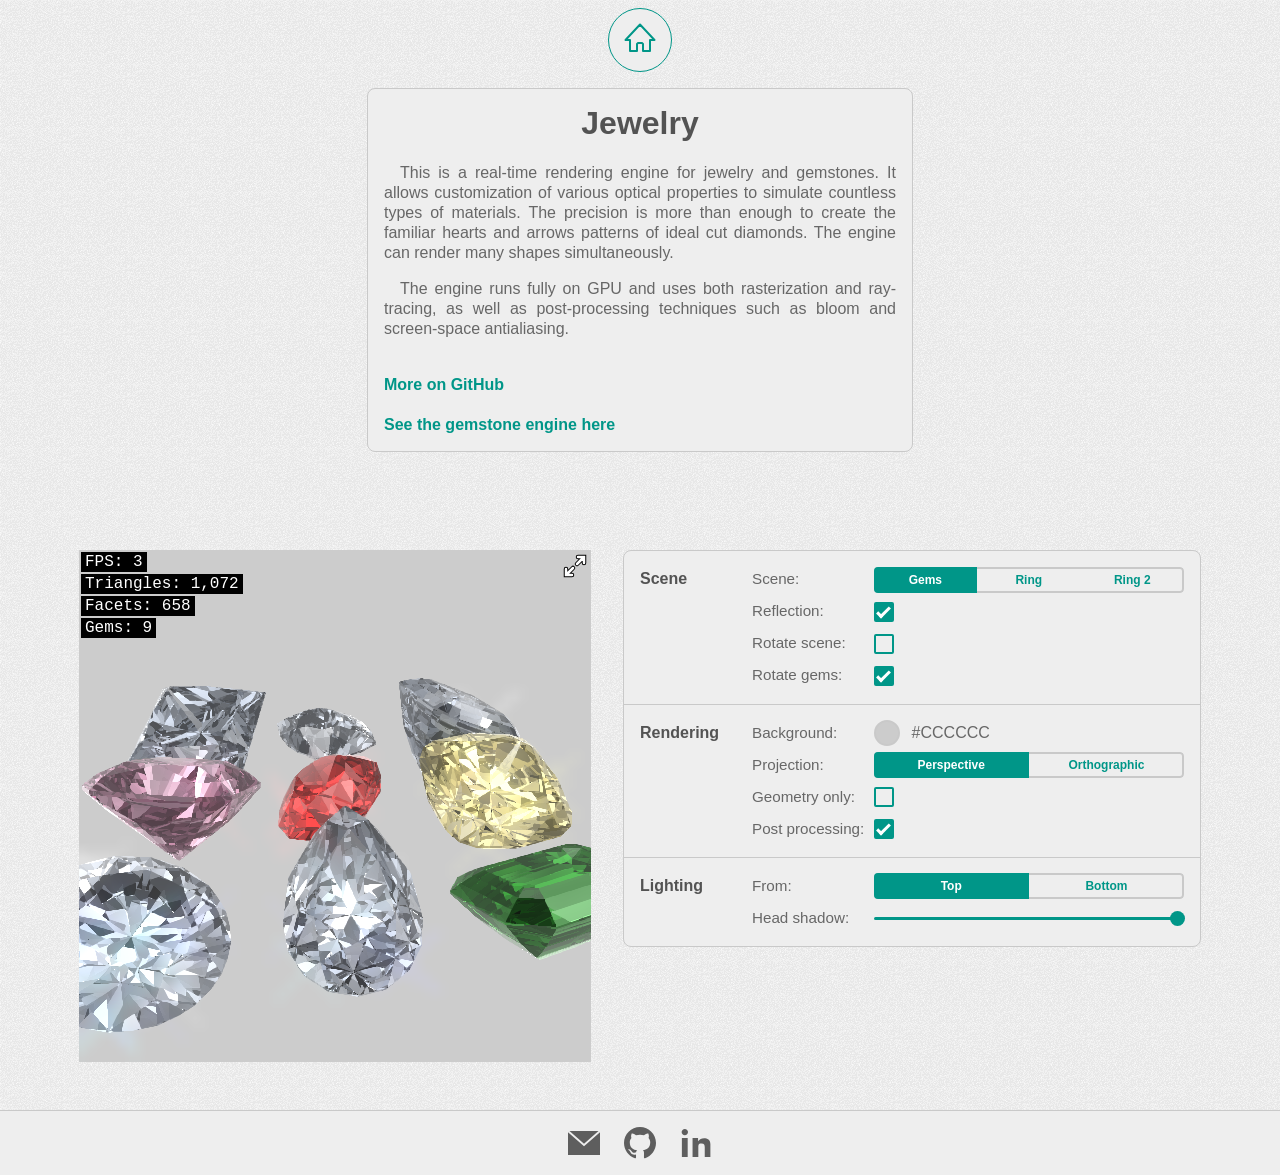
==== docs/jewelery/index.html @ df73e200 "Add "jewelry" mode !" ====
<!DOCTYPE html>
<html lang="en">

  <head>
    <meta charset="utf-8">
    <meta name="description" content="Ray-tracing engine for real-time jewelry rendering in WebGL" />
    <title>Jewelry</title>

    <meta name="viewport" content="width=device-width, initial-scale=1.0">

    <link rel="icon" type="image/png" href="favicon-16x16.png" sizes="16x16">
    <link rel="icon" type="image/png" href="favicon-32x32.png" sizes="32x32">
    <link rel="icon" type="image/png" href="favicon-96x96.png" sizes="96x96">
    <link rel="stylesheet" type="text/css" href="css/page.css?v=2023-02-04T09%3A42%3A34.756Z">
  </head>

  <body>
    <header>
      <a class="logo logo-animate-fill" href="https://piellardj.github.io" id="back-to-home-button" title="Home" aria-label="Home">
        <svg class="logo-icon" xmlns="http://www.w3.org/2000/svg" width="64" height="64" viewBox="0 0 64 64">
          <g stroke-width="2">
            <path fill="none" stroke-linejoin="round" d="M17.5,32h4.5v11h7v-7l1,-1h4l1,1v7h7v-11h4.5L32,16.5z" />
        </svg>
      </a>
    </header>
    <main>
      <div class="intro">
        <h1>Jewelry</h1>

        <div class="description">
          <p>This is a real-time rendering engine for jewelry and gemstones. It allows customization of various optical properties to simulate countless types of materials. The precision is more than enough to create the familiar hearts and arrows patterns of ideal cut diamonds. The engine can render many shapes simultaneously.</p>
          <p>The engine runs fully on GPU and uses both rasterization and ray-tracing, as well as post-processing techniques such as bloom and screen-space antialiasing.</p>

          <br>

          <a href="https://github.com/piellardj/diamond-webgl">More on GitHub</a> <br />
          <br />
          <a href="..">See the gemstone engine here</a>
        </div>
      </div>
      <div id="error-messages">
        <noscript>
          You need to enable Javascript to run this experiment.
        </noscript>
      </div>

      <input type="checkbox" id="fullscreen-checkbox-id" class="hidden">
      <div class="demo">
        <input type="checkbox" id="side-pane-checkbox-id" class="hidden">
        <div id="canvas-container">
          <canvas id="canvas"></canvas>
          <div class="loader">
            <span></span>
            <div class="loader-animation"></div>
          </div>
          <div id="indicators">
            <div id="fps-indicator-indicator-id">
              FPS: <span></span>
            </div>
            <div id="triangles-count-indicator-indicator-id">
              Triangles: <span></span>
            </div>
            <div id="facets-count-indicator-indicator-id">
              Facets: <span></span>
            </div>
            <div id="gems-count-indicator-indicator-id">
              Gems: <span></span>
            </div>
          </div>
          <div id="canvas-buttons-column">
            <label class="canvas-button" id="fullscreen-toggle-id" for="fullscreen-checkbox-id"></label>
            <label class="canvas-button" id="side-pane-toggle-id" for="side-pane-checkbox-id"></label>
          </div>
        </div>
        <div class="controls-block">
          <label class="canvas-button" id="side-pane-close-toggle-id" for="side-pane-checkbox-id">
            <svg xmlns="http://www.w3.org/2000/svg" width="32" height="32" viewBox="0 0 32 32">
              <line x1="22" y1="22" x2="10" y2="10" stroke-linecap="round" stroke-width="2" />
              <line x1="22" y1="10" x2="10" y2="22" stroke-linecap="round" stroke-width="2" />
            </svg>
          </label>
          <section class="controls-section">
            <h2>Scene</h2>

            <div class="controls-list">
              <div class="control" id="control-scene-tabs-id">
                <label>Scene:</label>
                <div class="tabs compact" id="scene-tabs-id-id">
                  <input type="radio" name="scene-tabs-id" value="gems" id="scene-tabs-id-gems-id" checked />
                  <label for="scene-tabs-id-gems-id">Gems</label>
                  <input type="radio" name="scene-tabs-id" value="ring" id="scene-tabs-id-ring-id" />
                  <label for="scene-tabs-id-ring-id">Ring</label>
                  <input type="radio" name="scene-tabs-id" value="engagement-ring" id="scene-tabs-id-engagement-ring-id" />
                  <label for="scene-tabs-id-engagement-ring-id">Ring 2</label>
                </div>
              </div>
              <div class="control" id="control-display-ring-checkbox-id">
                <label>Display ring:</label>
                <div class="checkbox">
                  <input type="checkbox" id="display-ring-checkbox-id" checked>
                  <label for="display-ring-checkbox-id" class="checkmark"></label>
                </div>
              </div>
              <div class="control" id="control-reflection-checkbox-id">
                <label>Reflection:</label>
                <div class="checkbox">
                  <input type="checkbox" id="reflection-checkbox-id" checked>
                  <label for="reflection-checkbox-id" class="checkmark"></label>
                </div>
              </div>
              <div class="control" id="control-auto-rotate-checkbox-id">
                <label>Rotate scene:</label>
                <div class="checkbox">
                  <input type="checkbox" id="auto-rotate-checkbox-id">
                  <label for="auto-rotate-checkbox-id" class="checkmark"></label>
                </div>
              </div>
              <div class="control" id="control-auto-rotate-gems-checkbox-id">
                <label>Rotate gems:</label>
                <div class="checkbox">
                  <input type="checkbox" id="auto-rotate-gems-checkbox-id" checked>
                  <label for="auto-rotate-gems-checkbox-id" class="checkmark"></label>
                </div>
              </div>
            </div>
          </section>
          <hr />
          <section class="controls-section">
            <h2>Rendering</h2>

            <div class="controls-list">
              <div class="control" id="control-background-color-picker-id">
                <label>Background:</label>

                <div class="color-picker-container">
                  <div class="color-picker  compact" id="background-color-picker-id" data-current-color="#CCCCCC">
                    <div class="color-preview">&nbsp;</div>
                    <span class="color-value">#CCCCCC</span>
                  </div>
                </div>
              </div>
              <div class="control" id="control-projection-tabs-id">
                <label>Projection:</label>
                <div class="tabs compact" id="projection-tabs-id-id">
                  <input type="radio" name="projection-tabs-id" value="perspective" id="projection-tabs-id-perspective-id" checked />
                  <label for="projection-tabs-id-perspective-id">Perspective</label>
                  <input type="radio" name="projection-tabs-id" value="orthographic" id="projection-tabs-id-orthographic-id" />
                  <label for="projection-tabs-id-orthographic-id">Orthographic</label>
                </div>
              </div>
              <div class="control" id="control-only-normals-checkbox-id">
                <label>Geometry only:</label>
                <div class="checkbox">
                  <input type="checkbox" id="only-normals-checkbox-id">
                  <label for="only-normals-checkbox-id" class="checkmark"></label>
                </div>
              </div>
              <div class="control" id="control-post-processing-checkbox-id">
                <label>Post processing:</label>
                <div class="checkbox">
                  <input type="checkbox" id="post-processing-checkbox-id" checked>
                  <label for="post-processing-checkbox-id" class="checkmark"></label>
                </div>
              </div>
              <div class="control" id="control-high-dpi-checkbox-id">
                <label>High DPI:</label>
                <div class="checkbox">
                  <input type="checkbox" id="high-dpi-checkbox-id">
                  <label for="high-dpi-checkbox-id" class="checkmark"></label>
                </div>
              </div>
            </div>
          </section>
          <hr />
          <section class="controls-section">
            <h2>Lighting</h2>

            <div class="controls-list">
              <div class="control" id="control-light-direction-tabs-id">
                <label>From:</label>
                <div class="tabs compact" id="light-direction-tabs-id-id">
                  <input type="radio" name="light-direction-tabs-id" value="downward" id="light-direction-tabs-id-downward-id" checked />
                  <label for="light-direction-tabs-id-downward-id">Top</label>
                  <input type="radio" name="light-direction-tabs-id" value="upward" id="light-direction-tabs-id-upward-id" />
                  <label for="light-direction-tabs-id-upward-id">Bottom</label>
                </div>
              </div>
              <div class="control" id="control-display-skybox-checkbox-id">
                <label>Use as skybox:</label>
                <div class="checkbox">
                  <input type="checkbox" id="display-skybox-checkbox-id">
                  <label for="display-skybox-checkbox-id" class="checkmark"></label>
                </div>
              </div>
              <div class="control" id="control-head-shadow-range-id">
                <label>Head shadow:</label>
                <div class="range-container">
                  <input type="range" min="0" max="1" value="1" step="0.05" class="slider" id="head-shadow-range-id">
                  <div class="range-skin-container">
                    <div class="range-stub">
                      <span class="range-bar range-bar-left range-stub-left"></span>
                    </div>
                    <div class="range-progress">
                      <div class="range-progress-left">
                        <span class="range-bar range-bar-left"></span>
                        <span class="range-handle"></span>
                        <output for="head-shadow-range-id" class="range-tooltip"></output>
                      </div>
                      <div class="range-progress-right">
                        <span class="range-bar range-bar-right"></span>
                      </div>
                    </div>
                    <div class="range-stub">
                      <span class="range-bar range-bar-right range-stub-right"></span>
                    </div>
                  </div>
                </div>
              </div>
            </div>
          </section>
        </div>
      </div>
    </main>

    <footer>
      <div class="badge-shelf">
        <a class="badge" href="mailto:jeremie.piellard@gmail.com" title="Email">
          <svg xmlns="http://www.w3.org/2000/svg" width="32px" height="32px" viewBox="0 0 512 512">
            <path d="M512 85V448H0V85l256 224L512 85zM488 64H24L256 267 488 64z" />
          </svg>
        </a>

        <a class="badge" href="https://github.com/piellardj" title="GitHub">
          <svg xmlns="http://www.w3.org/2000/svg" width="32px" height="32px" viewBox="0 0 1024 1024">
            <path d="M512 0C229 0 0 229 0 512c0 226 147 418 350 486 26 5 35-11 35-25 0-12 0-53-1-95C242 909 212 818 212 818c-23-59-57-75-57-75-47-32 4-31 4-31 51 4 78 53 78 53 46 78 120 56 149 43 5-33 18-56 33-68C305 725 185 682 185 485c0-56 20-102 53-137-5-13-23-65 5-136 0 0 43-14 141 53 41-11 85-17 128-17 44 0 87 6 128 17 98-66 141-52 141-52 28 71 10 123 5 136 33 36 53 81 53 137 0 197-120 240-234 253 18 16 35 47 35 95 0 68-1 124-1 141 0 14 9 30 35 25C877 930 1024 738 1024 512 1024 229 795 0 512 0z" />
          </svg>
        </a>

        <a class="badge" href="https://www.linkedin.com/in/jeremie-piellard/" title="LinkedIn">
          <svg xmlns="http://www.w3.org/2000/svg" width="32px" height="32px" viewBox="0 0 512 512">
            <path d="M30 177l93-1v304l-93 1v-304z" />
            <path d="M200 177l89-1v39l0 11c26-26 53-45 97-45 51 0 100 21 100 91v208l-90 1v-159c0-35-9-58-51-58-37 0-52 7-52 55v160l-92 1v-304z" />
            <path d="M128 81c0 28-23 51-51 51s-51-23-51-51c0-28 23-51 51-51 28 0 51 23 51 51z" />
          </svg>
        </a>
      </div>
    </footer>
    <script type="text/javascript">
      var Page = Page || {};
      Object.defineProperty(Page, "version", {
        value: "2023-02-04T09%3A42%3A34.756Z",
        writable: false,
      });
    </script>
    <script src="script/page.min.js?v=2023-02-04T09%3A42%3A34.756Z"></script>
    <script src="script/main.min.js?v=2023-02-04T09%3A42%3A34.756Z"></script>
  </body>

</html>
---- docs/jewelery/css/page.css ----
body{text-align:center}#error-messages{margin:32px 8px;color:red;font-weight:bold}.demo{display:flex;flex-flow:row wrap;align-items:flex-start;justify-content:center;user-select:none;-webkit-user-select:none;-moz-user-select:none;-ms-user-select:none}
.logo{display:block;position:relative;width:64px;height:64px;margin:8px auto 16px;border-radius:50%;user-select:none;box-sizing:border-box}.logo,.logo:hover,.logo:focus,.logo:active{border-width:1px;border-style:solid;border-color:#009688;border-color:var(--var-color-control-accent, #009688)}.logo::before,.logo svg.logo-icon,.logo::after{position:absolute;top:-1px;left:-1px;width:64px;height:64px;border-radius:50%;pointer-events:none}.logo svg.logo-icon{stroke:#009688;stroke:var(--var-color-control-accent, #009688);fill:#009688;fill:var(--var-color-control-accent, #009688)}.logo::before{content:"";transform:scale(0);-webkit-transform:scale(0);-ms-transform:scale(0);transition:.1s ease;-webkit-transition:.1s ease}.logo.logo-animate-fill .logo::before{content:"";transform:scale(0);-webkit-transform:scale(0);-ms-transform:scale(0);transition:.1s ease;-webkit-transition:.1s ease}.logo:hover::before{transform:scale(1);-webkit-transform:scale(1);-ms-transform:scale(1)}.logo.logo-animate-fill{background:#eeeeee;background:var(--var-color-block-background, #eeeeee)}.logo.logo-animate-fill::before{background:#009688;background:var(--var-color-control-accent, #009688)}.logo.logo-animate-fill:hover svg.logo-icon{fill:#fff;stroke:#fff}.logo.logo-animate-empty{background:#009688;background:var(--var-color-control-accent, #009688)}.logo.logo-animate-empty::before{top:0;left:0;width:62px;height:62px;background:#eeeeee;background:var(--var-color-block-background, #eeeeee)}
.intro{margin:auto;padding:16px;border-radius:8px;border:1px solid #c9c9c9;border:var(--var-color-block-border, 1px solid #c9c9c9);background:#eeeeee;background:var(--var-color-block-background, #eeeeee)}.intro h1{margin-top:0;text-align:center}@media only screen and (min-width: 560px){.intro{max-width:512px;border-width:1px}}.description{justify-content:center;line-height:125%;text-align:justify;text-indent:1em}
a{color:#009688;color:var(--var-color-control-accent, #009688);font-weight:bold;text-decoration:none;box-sizing:border-box;-moz-box-sizing:border-box;-webkit-box-sizing:border-box}a:focus,a:hover{border-width:0 0 2px;border-style:solid;border-color:#009688;border-color:var(--var-color-control-accent, #009688)}
.canvas-button{width:32px;height:32px;cursor:pointer}#canvas-container{position:relative;margin-bottom:16px;background:#000;overflow:hidden}@media only screen and (min-width: 540px){#canvas-container{margin:16px}}#canvas-container>canvas{width:100%;height:100%;z-index:10}#canvas-container>.loader{display:none}#indicators{display:flex;position:absolute;top:1px;left:1px;flex-direction:column;align-items:flex-start;color:#fff;font-family:"Lucida Console",Monaco,monospace;text-align:left;z-index:20}#indicators>div{flex:0 0 1em;margin:1px;padding:1px 4px;background:#000}#canvas-buttons-column{position:absolute;top:0;right:0;width:32px;z-index:30}#fullscreen-toggle-id{display:block;background-image:url("../images/resize.svg");background-position:0 0;background-size:200%}#fullscreen-toggle-id:hover{background-position-x:100%}#side-pane-toggle-id{display:none;background-image:url("../images/gear.svg");transition:transform .1s ease-in-out;-webkit-transition:transform .1s ease-in-out}#side-pane-toggle-id:hover{transform:rotate(-30deg);-webkit-transform:rotate(-30deg);-ms-transform:rotate(-30deg)}#side-pane-checkbox-id:checked+#canvas-container #side-pane-toggle-id:hover{transform:rotate(30deg);-webkit-transform:rotate(30deg);-ms-transform:rotate(30deg)}.hidden{display:none}#fullscreen-checkbox-id:checked+.demo{position:fixed;overflow:hidden}#fullscreen-checkbox-id:checked+.demo #canvas-container{position:fixed;top:0;left:0;width:100vw;height:100vh;margin:0;overflow:hidden;z-index:5}#fullscreen-checkbox-id:checked+.demo #canvas-container #canvas-buttons-column{transition:transform .2s ease-in-out;-webkit-transition:transform .2s ease-in-out}#fullscreen-checkbox-id:checked+.demo #canvas-container #fullscreen-toggle-id{background-position-y:100%}@media only screen and (min-width: 500px){#fullscreen-checkbox-id:checked+.demo #canvas-container #side-pane-toggle-id{display:block}}#fullscreen-checkbox-id:checked+.demo #side-pane-checkbox-id:checked+#canvas-container #canvas-buttons-column{transform:translateX(-400px)}
.loader{position:absolute;top:0;right:0;bottom:0;left:0;width:120px;height:120px;margin:auto}.loader>span{color:#fff;font-size:32px;line-height:120px;text-shadow:1px 1px #000,-1px 1px #000,1px -1px #000,-1px -1px #000,1px 0 #000,-1px 0 #000,0 1px #000,0 -1px #000}.loader-animation{position:absolute;top:0;left:0;width:120px;height:120px;animation:spin 1.1s linear infinite}.loader-animation:before{position:absolute;top:-1px;left:-1px;width:122px;height:122px;border:6px solid rgba(0,0,0,0);border-top:6px solid #000;border-radius:50%;content:"";z-index:50;box-sizing:border-box;-moz-box-sizing:border-box;-webkit-box-sizing:border-box}.loader-animation:after{position:absolute;top:0;left:0;width:120px;height:120px;border:4px solid rgba(0,0,0,0);border-top:4px solid #fff;border-radius:50%;content:"";z-index:51;box-sizing:border-box;-moz-box-sizing:border-box;-webkit-box-sizing:border-box}@keyframes spin{0%{transform:rotate(0deg)}100%{transform:rotate(360deg)}}
.canvas-button{width:32px;height:32px;cursor:pointer}.controls-block{flex:1 0 0;max-width:36em;margin:16px 0;padding:12px 0;border-radius:8px;border:1px solid #c9c9c9;border:var(--var-color-block-border, 1px solid #c9c9c9);background:#eeeeee;background:var(--var-color-block-background, #eeeeee);z-index:0}@media only screen and (min-width: 540px){.controls-block{margin:16px}}.controls-block>hr{margin:12px 0;clear:both;border:none;border-top:1px solid #c9c9c9;border-top:var(--var-color-block-border, 1px solid #c9c9c9)}.controls-section{display:flex;flex-flow:row wrap;align-items:baseline;margin:0 16px}.controls-section>h2{width:7em;margin:0;font-size:medium;font-weight:bold;line-height:2em;text-align:left}.controls-section>.controls-list{display:flex;flex-direction:column;flex-grow:1}.controls-list>.control{display:flex;flex-flow:row wrap;align-items:center;min-width:300px;padding:3px 0}.control>label{min-width:8em;font-size:95%;line-height:95%;text-align:left}#fullscreen-checkbox-id:checked+.demo #side-pane-checkbox-id~.controls-block{position:fixed;top:0;left:100%;width:400px;max-height:calc(100% - 48px);margin:0;border-width:0 0 1px 1px;border-radius:0 0 0 8px;z-index:50;overflow-x:hidden;overflow-y:auto;transition:transform .2s ease-in-out;-webkit-transition:transform .2s ease-in-out}#fullscreen-checkbox-id:checked+.demo #side-pane-checkbox-id~.controls-block::-webkit-scrollbar{width:16px}#fullscreen-checkbox-id:checked+.demo #side-pane-checkbox-id~.controls-block::-webkit-scrollbar-track{border-radius:8px;background-color:#eeeeee;background-color:var(--var-color-block-background, #eeeeee)}#fullscreen-checkbox-id:checked+.demo #side-pane-checkbox-id~.controls-block::-webkit-scrollbar-thumb{border-width:3px 5px;border-style:solid;border-radius:8px;border-color:#eeeeee;border-color:var(--var-color-block-background, #eeeeee);background-color:#a5a5a5;background-color:var(--var-color-scrollbar, #a5a5a5)}#fullscreen-checkbox-id:checked+.demo #side-pane-checkbox-id~.controls-block::-webkit-scrollbar-thumb:focus,#fullscreen-checkbox-id:checked+.demo #side-pane-checkbox-id~.controls-block::-webkit-scrollbar-thumb:hover{background-color:#b2b2b2;background-color:var(--var-color-scrollbar-hover, #b2b2b2)}#fullscreen-checkbox-id:checked+.demo #side-pane-checkbox-id~.controls-block::-webkit-scrollbar-thumb:active{background-color:#959595;background-color:var(--var-color-scrollbar-active, #959595)}#fullscreen-checkbox-id:checked+.demo #side-pane-checkbox-id~.controls-block:hover::-webkit-scrollbar-thumb{border-width:3px}#fullscreen-checkbox-id:checked+.demo #side-pane-checkbox-id:checked~.controls-block{transform:translateX(-100%);-webkit-transform:translateX(-100%);-ms-transform:translateX(-100%)}#fullscreen-checkbox-id:checked+.demo #side-pane-checkbox-id:checked~.controls-block .tooltip{transform:translateX(-100vw) translateX(400px);-webkit-transform:translateX(-100vw) translateX(400px);-ms-transform:translateX(-100vw) translateX(400px)}#fullscreen-checkbox-id:checked+.demo #side-pane-checkbox-id:checked~.controls-block>#side-pane-close-toggle-id{display:block}#side-pane-close-toggle-id{display:none;position:absolute;top:0;right:0}#side-pane-close-toggle-id svg{stroke:#5e5e5e;stroke:var(--var-color-block-actionitem, #5e5e5e)}#side-pane-close-toggle-id svg:focus,#side-pane-close-toggle-id svg:hover{stroke:#7e7e7e;stroke:var(--var-color-block-actionitem-hover, #7e7e7e)}#side-pane-close-toggle-id svg:active{stroke:#535353;stroke:var(--var-color-block-actionitem-active, #535353)}
.button{position:relative;padding:8px 14px;border:none;border-radius:4px;font-size:87.5%;font-weight:bold;cursor:pointer}.button.compact{padding:6px 14px;font-size:75%}.button.flat{padding:6px 12px;border-width:2px;border-style:solid;box-sizing:border-box;-moz-box-sizing:border-box;-webkit-box-sizing:border-box}.button.flat.compact{padding:4px 12px}.button{background:#009688;background:var(--var-color-control-accent, #009688);color:#fff}.button:focus,.button:hover:not(:disabled){outline:0px;background:#26a69a;background:var(--var-color-control-accent-hover, #26a69a)}.button:active:not(:disabled){outline:0px;background:#00897b;background:var(--var-color-control-accent-active, #00897b)}.button:disabled{background:#a5a5a5;cursor:default}.button.flat{border-color:#009688;border-color:var(--var-color-control-accent, #009688);background:none;color:#009688;color:var(--var-color-control-accent, #009688)}.button.flat:focus,.button.flat:hover:not(:disabled){border-color:#26a69a;border-color:var(--var-color-control-accent-hover, #26a69a);background:none;color:#26a69a;color:var(--var-color-control-accent-hover, #26a69a)}.button.flat:active:not(:disabled){border-color:#00897b;border-color:var(--var-color-control-accent-active, #00897b);background:rgba(0,150,136,.1);color:#00897b;color:var(--var-color-control-accent-active, #00897b)}.button.flat:disabled{border-color:#a5a5a5;background:none;color:#a5a5a5}
.inline-picker{display:flex;position:relative;justify-content:space-between;min-height:32px;user-select:none}.inline-picker span{flex-shrink:1;align-self:center;padding:0 4px}.inline-picker .picker-button{display:inline-block;width:32px;height:32px;margin:0;padding:0;border:none;outline:none;background:none}.inline-picker .picker-button:not(:disabled){cursor:pointer}.inline-picker .picker-button.left{transform:translateX(-10px)}.inline-picker .picker-button.left::after{left:13px;transform:rotate(135deg);-webkit-transform:rotate(135deg);-ms-transform:rotate(135deg)}.inline-picker .picker-button.right{transform:translateX(10px)}.inline-picker .picker-button.right::after{right:13px;transform:rotate(-45deg);-webkit-transform:rotate(-45deg);-ms-transform:rotate(-45deg)}.inline-picker .picker-button::after{position:absolute;top:calc(50% - 6px);width:12px;height:12px;border-width:0 3px 3px 0;border-style:solid;border-color:#009688;border-color:var(--var-color-control-accent, #009688);background:none;content:"";box-sizing:border-box;-moz-box-sizing:border-box;-webkit-box-sizing:border-box}.inline-picker .picker-button:hover::after,.inline-picker .picker-button:focus::after{border-color:#26a69a;border-color:var(--var-color-control-accent-hover, #26a69a)}.inline-picker .picker-button:active::after{border-color:#00897b;border-color:var(--var-color-control-accent-active, #00897b)}.inline-picker .picker-button:disabled::after{border-color:#a5a5a5}.inline-picker.compact{min-height:26px;font-size:95%}.inline-picker.compact .picker-button{height:26px}.inline-picker input{display:none}
.range-container{display:inline-block;position:relative;flex:1 1 0%;width:100%;min-width:15px;height:26px}.range-container input[type=range]{width:100%;min-width:128px;height:100%;margin:0;padding:0;opacity:0}.range-container input[type=range]:not(:disabled){cursor:pointer}.range-container .range-skin-container{display:flex;position:absolute;top:0;left:0;flex-flow:nowrap;width:100%;height:100%;pointer-events:none;user-select:none}.range-container .range-stub{position:relative;flex-grow:0;flex-shrink:0;width:7px}.range-container .range-progress{display:flex;flex:1;flex-flow:row nowrap}.range-container .range-progress-left{position:relative;flex-grow:0;flex-shrink:0;width:85%}.range-container .range-progress-right{position:relative;flex-grow:1}.range-container .range-bar{position:absolute;left:0;width:100%;z-index:0}.range-container .range-bar.range-bar-left{top:12px;height:3px}.range-container .range-bar.range-bar-right{top:12px;height:3px;background:#c9c9c9;background:var(--var-color-control-neutral, #c9c9c9)}.range-container .range-bar.range-stub-left{border-radius:3px 0 0 3px}.range-container .range-bar.range-stub-right{border-radius:0 3px 3px 0}.range-container .range-handle{position:absolute;top:5.5px;right:-7.5px;width:15px;height:15px;border-radius:50%;z-index:1}.range-container .range-bar-left,.range-container .range-handle{background:#009688;background:var(--var-color-control-accent, #009688)}.range-container input[type=range]:not(:disabled):hover+.range-skin-container .range-handle,.range-container input[type=range]:not(:disabled):focus+.range-skin-container .range-handle{background:#26a69a;background:var(--var-color-control-accent-hover, #26a69a)}.range-container input[type=range]:not(:disabled):active+.range-skin-container .range-handle{background:#00897b;background:var(--var-color-control-accent-active, #00897b)}.range-container input[type=range]:disabled+.range-skin-container .range-bar-left,.range-container input[type=range]:disabled+.range-skin-container .range-handle{background:#a5a5a5}.range-container .range-tooltip{position:absolute;top:-28px;right:0;min-width:24px;padding:4px;transform:translateX(50%);transition:opacity .1s ease-in-out;border-radius:4px;background:#535353;color:#eee;font-size:87.5%;text-align:center;opacity:0;z-index:2}.range-container input[type=range]:hover+.range-skin-container .range-tooltip,.range-container input[type=range]:active+.range-skin-container .range-tooltip,.range-container input[type=range]:focus+.range-skin-container .range-tooltip{opacity:1}.range-container .range-tooltip::after{position:absolute;top:100%;left:50%;width:0px;height:12px;margin-left:-6px;border-width:6px;border-style:solid;border-color:#535353 rgba(0,0,0,0) rgba(0,0,0,0);content:""}
.color-picker-container{position:relative}.color-picker{display:flex;flex-flow:row;align-items:center;cursor:pointer}.color-preview{width:32px;height:32px;margin-right:12px;border-width:2px;border-style:solid;border-color:#c9c9c9;border-color:var(--var-color-control-neutral, #c9c9c9);border-radius:50%;line-height:32px;box-sizing:border-box}.color-picker.compact .color-preview{width:26px;height:26px;line-height:26px}.color-picker:hover .color-preview,.color-picker:focus .color-preview{border-color:#26a69a;border-color:var(--var-color-control-accent-hover, #26a69a)}.color-picker:active .color-preview{border-color:#00897b;border-color:var(--var-color-control-accent-active, #00897b)}.color-value{text-transform:uppercase}.color-picker-popup{display:flex;position:absolute;top:0;left:0;flex-flow:column nowrap;min-width:275px;min-height:300px;text-align:left;white-space:nowrap;z-index:100}.color-picker-popup .picker .cursor{position:absolute;transform:translate(-50%, -50%);border:2px solid #fff;cursor:pointer}.color-picker-popup .value-saturation-picker{flex:1;min-height:180px}.color-picker-popup .value-saturation-picker .color-filter{position:absolute;top:0;left:0;width:100%;height:100%}.color-picker-popup .value-saturation-picker .cursor{top:0;left:0;width:16px;height:16px;border-radius:50%}.color-picker-popup .hue-picker{height:28px}.color-picker-popup .hue-picker .hue-bar{position:absolute;top:calc(50% - 5px);left:0;width:100%;height:10px;border-radius:5px;background:linear-gradient(to right, hsl(0deg, 100%, 50%), hsl(60deg, 100%, 50%), hsl(120deg, 100%, 50%), hsl(180deg, 100%, 50%), hsl(240deg, 100%, 50%), hsl(300deg, 100%, 50%), hsl(0deg, 100%, 50%))}.color-picker-popup .hue-picker .cursor{top:50%;left:0;width:10px;height:28px;border-radius:6px}.color-picker-popup .preview-block{display:flex;flex-flow:row nowrap}.color-picker-popup .preview-block .preview-color{flex:0 0 50px;width:50px;min-height:50px;background:green}.color-picker-popup .preview-block tr{height:28px}.color-picker-popup .preview-block input[type=text]{margin:0 0 0 4px;padding:3px 2px;border-width:1px;border-style:solid;border-radius:4px;background:none;color:inherit;font-size:inherit;border-color:#c9c9c9;border-color:var(--var-color-control-neutral, #c9c9c9)}.color-picker-popup .preview-block input[type=text]:invalid{border-color:red;outline:red solid}.color-picker-popup .outlined{border-width:1px;border-style:solid;border-color:#c9c9c9;border-color:var(--var-color-control-neutral, #c9c9c9);border-radius:4px}.popup{padding:7px;background:#fff;background:var(--var-color-theme, white);border:1px solid #c9c9c9;border:var(--var-color-block-border, 1px solid #c9c9c9);border-radius:8px;box-shadow:0 0 10px rgba(50,50,50,.6)}.popup .block{position:relative;margin:7px}
.checkbox{display:block;position:relative;text-align:left;user-select:none;-webkit-user-select:none;-moz-user-select:none;-ms-user-select:none}.checkbox>input[type=checkbox]{width:1px;height:1px;opacity:0}.checkbox>input[type=checkbox]+label.checkmark,.checkbox>input[type=checkbox]+label.checkmark-line{margin-left:24px;line-height:26px;cursor:pointer}.checkbox>input[type=checkbox]:disabled+label.checkmark,.checkbox>input[type=checkbox]:disabled+label.checkmark-line{cursor:default}.checkbox>input[type=checkbox]+label.checkmark::before{position:absolute;top:calc(.5*(100% - 20px));left:0;width:20px;height:20px;border-width:2px;border-style:solid;border-radius:2px;background:none;content:"";box-sizing:border-box;-moz-box-sizing:border-box;-webkit-box-sizing:border-box}.checkbox>input[type=checkbox]+label.checkmark::after{position:absolute;top:calc(.5*(100% - 20px) + .5*(20px - 14px));right:0;bottom:0;left:6.5px;width:7px;height:14px;border:solid #fff;border-width:0 3px 3px 0;background:none;content:"";box-sizing:border-box;-moz-box-sizing:border-box;-webkit-box-sizing:border-box;transform:translate(0, -1px) scale(0) rotate(45deg);-webkit-transform:translate(0, -1px) scale(0) rotate(45deg);-ms-transform:translate(0, -1px) scale(0) rotate(45deg)}.checkbox>input[type=checkbox]:checked+label.checkmark::after{transform:translate(0, -1px) scale(1) rotate(45deg);-webkit-transform:translate(0, -1px) scale(1) rotate(45deg);-ms-transform:translate(0, -1px) scale(1) rotate(45deg)}.checkbox>input[type=checkbox]+label.checkmark::before{border-color:#009688;border-color:var(--var-color-control-accent, #009688)}.checkbox>input[type=checkbox]:checked+label.checkmark::before{background:#009688;background:var(--var-color-control-accent, #009688)}.checkbox>input[type=checkbox]:hover+label.checkmark::before,.checkbox>input[type=checkbox]:focus+label.checkmark::before{border-color:#26a69a;border-color:var(--var-color-control-accent-hover, #26a69a)}.checkbox>input[type=checkbox]:hover:checked+label.checkmark::before,.checkbox>input[type=checkbox]:focus:checked+label.checkmark::before{background:#26a69a;background:var(--var-color-control-accent-hover, #26a69a)}.checkbox>input[type=checkbox]:active+label.checkmark::before{border-color:#00897b;border-color:var(--var-color-control-accent-active, #00897b)}.checkbox>input[type=checkbox]:active:checked+label.checkmark::before{background:#00897b;background:var(--var-color-control-accent-active, #00897b)}.checkbox>input[type=checkbox]:disabled+label.checkmark::before{border-color:#a5a5a5}.checkbox>input[type=checkbox]:disabled:checked+label.checkmark::before{background:#a5a5a5}
.tabs{display:flex;position:relative;flex-flow:row wrap;flex-grow:1;width:auto;border-radius:4px;background:none;overflow:hidden}.tabs::after{position:absolute;top:0;left:0;width:100%;height:100%;border-width:2px;border-style:solid;border-color:#c9c9c9;border-color:var(--var-color-control-neutral, #c9c9c9);border-radius:4px;content:"";z-index:1;box-sizing:border-box;-moz-box-sizing:border-box;-webkit-box-sizing:border-box}.tabs.compact>input+label{padding:6px 14px;font-size:75%}.tabs>input{position:absolute;top:0;left:0;width:1px;height:1px;opacity:0}.tabs>input+label{flex:1;padding:8px 14px;font-size:87.5%;font-weight:bold;text-align:center;white-space:nowrap;cursor:pointer;z-index:2}.tabs>input:disabled+label,.tabs>input[type=radio]:checked+label{cursor:default}.tabs>input+label{background:none;color:#009688;color:var(--var-color-control-accent, #009688)}.tabs>input:checked+label{background:#009688;background:var(--var-color-control-accent, #009688);color:#fff}.tabs>input:disabled+label{background:none;color:#a5a5a5}.tabs>input:disabled:checked+label{background:#a5a5a5;color:#fff}.tabs>input[type=checkbox]:not(:disabled):hover+label,.tabs>input[type=checkbox]:not(:disabled):focus+label{background:rgba(0,150,136,.05)}.tabs>input[type=checkbox]:not(:disabled):hover:checked+label,.tabs>input[type=checkbox]:not(:disabled):focus:checked+label{background:#26a69a;background:var(--var-color-control-accent-hover, #26a69a)}.tabs>input[type=checkbox]:not(:disabled):active+label{background:rgba(0,150,136,.1)}.tabs>input[type=checkbox]:not(:disabled):active:checked+label{background:#00897b;background:var(--var-color-control-accent-active, #00897b)}.tabs>input[type=radio]:not(:disabled):not(:checked):hover+label,.tabs>input[type=radio]:not(:disabled):not(:checked):focus+label{background:rgba(0,150,136,.05)}.tabs>input[type=radio]:not(:disabled):not(:checked):active+label{background:rgba(0,150,136,.1)}
:root{--var-color-theme:white;--var-color-page-background:#ededed;--var-page-background-image:url("../images/noise-light.png");--var-color-block-background:#eeeeee;--var-color-block-border:1px solid #c9c9c9;--var-color-title:#535353;--var-color-text:#676767;--var-color-block-actionitem:#5e5e5e;--var-color-block-actionitem-hover:#7e7e7e;--var-color-block-actionitem-active:#535353;--var-color-scrollbar:#a5a5a5;--var-color-scrollbar-hover:#b2b2b2;--var-color-scrollbar-active:#959595;--var-color-control-neutral:#c9c9c9;--var-color-control-accent:#009688;--var-color-control-accent-hover:#26a69a;--var-color-control-accent-active:#00897b}@media(prefers-color-scheme: dark){:root{--var-color-theme:black;--var-color-page-background:#232323;--var-page-background-image:url("../images/noise-dark.png");--var-color-block-background:#202020;--var-color-block-border:1px solid #535353;--var-color-title:#eeeeee;--var-color-text:#dbdbdb;--var-color-block-actionitem:#dbdbdb;--var-color-block-actionitem-hover:#eeeeee;--var-color-block-actionitem-active:#c9c9c9;--var-color-scrollbar:#7e7e7e;--var-color-scrollbar-hover:#959595;--var-color-scrollbar-active:#676767;--var-color-control-neutral:#5e5e5e;--var-color-control-accent:#26a69a;--var-color-control-accent-hover:#4db6ac;--var-color-control-accent-active:#009688}}:root{color-scheme:light dark}html{display:flex;min-height:100%;font-family:Arial,Helvetica,sans-serif}body{display:flex;flex:1;flex-direction:column;min-height:100vh;margin:0px;background-attachment:fixed;background:#ededed;background:var(--var-color-page-background, #ededed);background-image:url("../images/noise-light.png");background-image:var(--var-page-background-image, url("../images/noise-light.png"));color:#676767;color:var(--var-color-text, #676767)}main{display:block;flex-grow:1;padding-bottom:32px}h1,h2,h3{color:#535353;color:var(--var-color-title, #535353)}
.badge{width:32px;height:32px;margin:8px 12px;border:none}.badge>svg{width:32px;height:32px}.badge,.badge:hover,.badge:focus,.badge:active{border:none}.badge svg{fill:#5e5e5e;fill:var(--var-color-block-actionitem, #5e5e5e)}.badge svg:focus,.badge svg:hover{fill:#7e7e7e;fill:var(--var-color-block-actionitem-hover, #7e7e7e)}.badge svg:active{fill:#535353;fill:var(--var-color-block-actionitem-active, #535353)}.badge-shelf{display:flex;flex-flow:row;justify-content:center}footer{align-items:center;padding:8px;text-align:center;border-top:1px solid #c9c9c9;border-top:var(--var-color-block-border, 1px solid #c9c9c9);background:#eeeeee;background:var(--var-color-block-background, #eeeeee)}
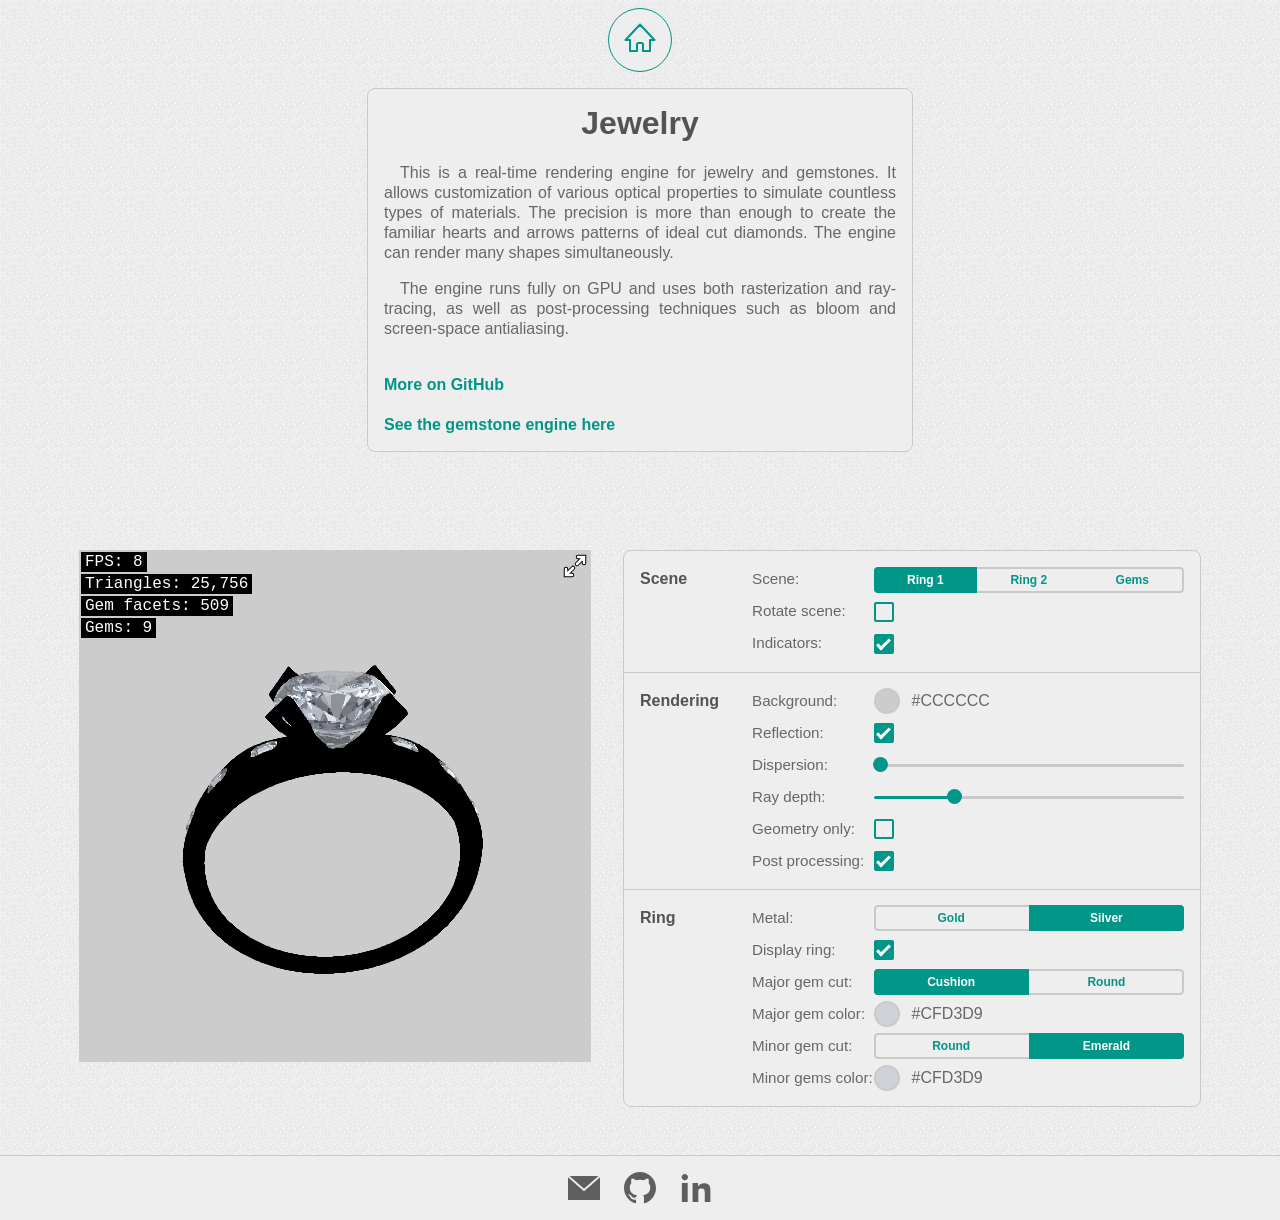
==== commit f9c98530: "More controls" ====
--- a/docs/jewelery/index.html
+++ b/docs/jewelery/index.html
@@ -11,7 +11,7 @@
     <link rel="icon" type="image/png" href="favicon-16x16.png" sizes="16x16">
     <link rel="icon" type="image/png" href="favicon-32x32.png" sizes="32x32">
     <link rel="icon" type="image/png" href="favicon-96x96.png" sizes="96x96">
-    <link rel="stylesheet" type="text/css" href="css/page.css?v=2023-02-04T09%3A42%3A34.756Z">
+    <link rel="stylesheet" type="text/css" href="css/page.css?v=2023-02-05T11%3A56%3A41.520Z">
   </head>
 
   <body>
@@ -61,7 +61,7 @@
               Triangles: <span></span>
             </div>
             <div id="facets-count-indicator-indicator-id">
-              Facets: <span></span>
+              Gem facets: <span></span>
             </div>
             <div id="gems-count-indicator-indicator-id">
               Gems: <span></span>
@@ -86,26 +86,12 @@
               <div class="control" id="control-scene-tabs-id">
                 <label>Scene:</label>
                 <div class="tabs compact" id="scene-tabs-id-id">
-                  <input type="radio" name="scene-tabs-id" value="gems" id="scene-tabs-id-gems-id" checked />
+                  <input type="radio" name="scene-tabs-id" value="engagement-ring" id="scene-tabs-id-engagement-ring-id" checked />
+                  <label for="scene-tabs-id-engagement-ring-id">Ring 1</label>
+                  <input type="radio" name="scene-tabs-id" value="ring" id="scene-tabs-id-ring-id" />
+                  <label for="scene-tabs-id-ring-id">Ring 2</label>
+                  <input type="radio" name="scene-tabs-id" value="gems" id="scene-tabs-id-gems-id" />
                   <label for="scene-tabs-id-gems-id">Gems</label>
-                  <input type="radio" name="scene-tabs-id" value="ring" id="scene-tabs-id-ring-id" />
-                  <label for="scene-tabs-id-ring-id">Ring</label>
-                  <input type="radio" name="scene-tabs-id" value="engagement-ring" id="scene-tabs-id-engagement-ring-id" />
-                  <label for="scene-tabs-id-engagement-ring-id">Ring 2</label>
-                </div>
-              </div>
-              <div class="control" id="control-display-ring-checkbox-id">
-                <label>Display ring:</label>
-                <div class="checkbox">
-                  <input type="checkbox" id="display-ring-checkbox-id" checked>
-                  <label for="display-ring-checkbox-id" class="checkmark"></label>
-                </div>
-              </div>
-              <div class="control" id="control-reflection-checkbox-id">
-                <label>Reflection:</label>
-                <div class="checkbox">
-                  <input type="checkbox" id="reflection-checkbox-id" checked>
-                  <label for="reflection-checkbox-id" class="checkmark"></label>
                 </div>
               </div>
               <div class="control" id="control-auto-rotate-checkbox-id">
@@ -120,6 +106,13 @@
                 <div class="checkbox">
                   <input type="checkbox" id="auto-rotate-gems-checkbox-id" checked>
                   <label for="auto-rotate-gems-checkbox-id" class="checkmark"></label>
+                </div>
+              </div>
+              <div class="control" id="control-display-indicators-checkbox-id">
+                <label>Indicators:</label>
+                <div class="checkbox">
+                  <input type="checkbox" id="display-indicators-checkbox-id" checked>
+                  <label for="display-indicators-checkbox-id" class="checkmark"></label>
                 </div>
               </div>
             </div>
@@ -136,6 +129,61 @@
                   <div class="color-picker  compact" id="background-color-picker-id" data-current-color="#CCCCCC">
                     <div class="color-preview">&nbsp;</div>
                     <span class="color-value">#CCCCCC</span>
+                  </div>
+                </div>
+              </div>
+              <div class="control" id="control-reflection-checkbox-id">
+                <label>Reflection:</label>
+                <div class="checkbox">
+                  <input type="checkbox" id="reflection-checkbox-id" checked>
+                  <label for="reflection-checkbox-id" class="checkmark"></label>
+                </div>
+              </div>
+              <div class="control" id="control-dispersion-range-id">
+                <label>Dispersion:</label>
+                <div class="range-container">
+                  <input type="range" min="0" max="0.3" value="0" step="0.001" class="slider" id="dispersion-range-id">
+                  <div class="range-skin-container">
+                    <div class="range-stub">
+                      <span class="range-bar range-bar-left range-stub-left"></span>
+                    </div>
+                    <div class="range-progress">
+                      <div class="range-progress-left">
+                        <span class="range-bar range-bar-left"></span>
+                        <span class="range-handle"></span>
+                        <output for="dispersion-range-id" class="range-tooltip"></output>
+                      </div>
+                      <div class="range-progress-right">
+                        <span class="range-bar range-bar-right"></span>
+                      </div>
+                    </div>
+                    <div class="range-stub">
+                      <span class="range-bar range-bar-right range-stub-right"></span>
+                    </div>
+                  </div>
+                </div>
+              </div>
+              <div class="control" id="control-ray-depth-range-id">
+                <label>Ray depth:</label>
+                <div class="range-container">
+                  <input type="range" min="3" max="7" value="4" step="0.1" class="slider" id="ray-depth-range-id">
+                  <div class="range-skin-container">
+                    <div class="range-stub">
+                      <span class="range-bar range-bar-left range-stub-left"></span>
+                    </div>
+                    <div class="range-progress">
+                      <div class="range-progress-left">
+                        <span class="range-bar range-bar-left"></span>
+                        <span class="range-handle"></span>
+                        <output for="ray-depth-range-id" class="range-tooltip"></output>
+                      </div>
+                      <div class="range-progress-right">
+                        <span class="range-bar range-bar-right"></span>
+                      </div>
+                    </div>
+                    <div class="range-stub">
+                      <span class="range-bar range-bar-right range-stub-right"></span>
+                    </div>
                   </div>
                 </div>
               </div>
@@ -172,7 +220,68 @@
             </div>
           </section>
           <hr />
-          <section class="controls-section">
+          <section class="controls-section" id="section-ring-section">
+            <h2>Ring</h2>
+
+            <div class="controls-list">
+              <div class="control" id="control-support-type-tabs-id">
+                <label>Metal:</label>
+                <div class="tabs compact" id="support-type-tabs-id-id">
+                  <input type="radio" name="support-type-tabs-id" value="gold" id="support-type-tabs-id-gold-id" />
+                  <label for="support-type-tabs-id-gold-id">Gold</label>
+                  <input type="radio" name="support-type-tabs-id" value="silver" id="support-type-tabs-id-silver-id" checked />
+                  <label for="support-type-tabs-id-silver-id">Silver</label>
+                </div>
+              </div>
+              <div class="control" id="control-display-ring-checkbox-id">
+                <label>Display ring:</label>
+                <div class="checkbox">
+                  <input type="checkbox" id="display-ring-checkbox-id" checked>
+                  <label for="display-ring-checkbox-id" class="checkmark"></label>
+                </div>
+              </div>
+              <div class="control" id="control-major-gem-tabs-id">
+                <label>Major gem cut:</label>
+                <div class="tabs compact" id="major-gem-tabs-id-id">
+                  <input type="radio" name="major-gem-tabs-id" value="cushion" id="major-gem-tabs-id-cushion-id" checked />
+                  <label for="major-gem-tabs-id-cushion-id">Cushion</label>
+                  <input type="radio" name="major-gem-tabs-id" value="round" id="major-gem-tabs-id-round-id" />
+                  <label for="major-gem-tabs-id-round-id">Round</label>
+                </div>
+              </div>
+              <div class="control" id="control-major-gem-color-colorpicker-id">
+                <label>Major gem color:</label>
+
+                <div class="color-picker-container">
+                  <div class="color-picker  compact" id="major-gem-color-colorpicker-id" data-current-color="#CFD3D9">
+                    <div class="color-preview">&nbsp;</div>
+                    <span class="color-value">#CFD3D9</span>
+                  </div>
+                </div>
+              </div>
+              <div class="control" id="control-minor-gem-tabs-id">
+                <label>Minor gem cut:</label>
+                <div class="tabs compact" id="minor-gem-tabs-id-id">
+                  <input type="radio" name="minor-gem-tabs-id" value="round" id="minor-gem-tabs-id-round-id" />
+                  <label for="minor-gem-tabs-id-round-id">Round</label>
+                  <input type="radio" name="minor-gem-tabs-id" value="emerald" id="minor-gem-tabs-id-emerald-id" checked />
+                  <label for="minor-gem-tabs-id-emerald-id">Emerald</label>
+                </div>
+              </div>
+              <div class="control" id="control-minor-gem-color-colorpicker-id">
+                <label>Minor gems color:</label>
+
+                <div class="color-picker-container">
+                  <div class="color-picker  compact" id="minor-gem-color-colorpicker-id" data-current-color="#CFD3D9">
+                    <div class="color-preview">&nbsp;</div>
+                    <span class="color-value">#CFD3D9</span>
+                  </div>
+                </div>
+              </div>
+            </div>
+          </section>
+          <hr />
+          <section class="controls-section" id="section-lighting-section">
             <h2>Lighting</h2>
 
             <div class="controls-list">
@@ -183,13 +292,6 @@
                   <label for="light-direction-tabs-id-downward-id">Top</label>
                   <input type="radio" name="light-direction-tabs-id" value="upward" id="light-direction-tabs-id-upward-id" />
                   <label for="light-direction-tabs-id-upward-id">Bottom</label>
-                </div>
-              </div>
-              <div class="control" id="control-display-skybox-checkbox-id">
-                <label>Use as skybox:</label>
-                <div class="checkbox">
-                  <input type="checkbox" id="display-skybox-checkbox-id">
-                  <label for="display-skybox-checkbox-id" class="checkmark"></label>
                 </div>
               </div>
               <div class="control" id="control-head-shadow-range-id">
@@ -248,12 +350,12 @@
     <script type="text/javascript">
       var Page = Page || {};
       Object.defineProperty(Page, "version", {
-        value: "2023-02-04T09%3A42%3A34.756Z",
+        value: "2023-02-05T11%3A56%3A41.520Z",
         writable: false,
       });
     </script>
-    <script src="script/page.min.js?v=2023-02-04T09%3A42%3A34.756Z"></script>
-    <script src="script/main.min.js?v=2023-02-04T09%3A42%3A34.756Z"></script>
+    <script src="script/page.min.js?v=2023-02-05T11%3A56%3A41.520Z"></script>
+    <script src="script/main.min.js?v=2023-02-05T11%3A56%3A41.520Z"></script>
   </body>
 
 </html>
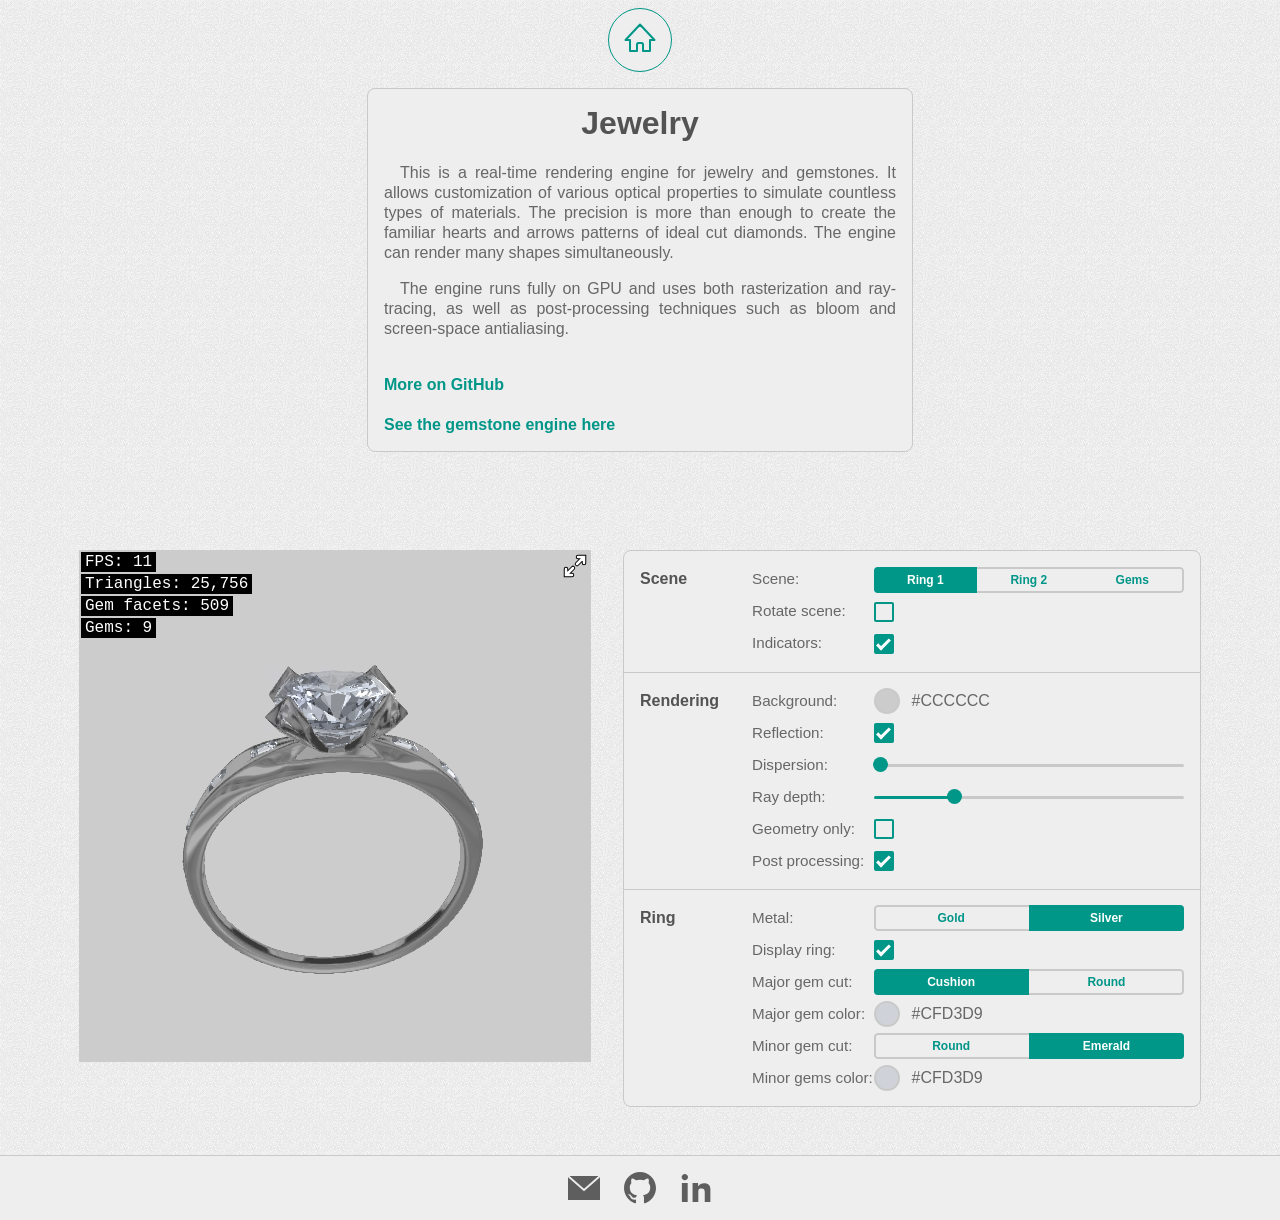
==== commit aa7ea507: "Fix skybox path" ====
--- a/docs/jewelery/index.html
+++ b/docs/jewelery/index.html
@@ -11,7 +11,7 @@
     <link rel="icon" type="image/png" href="favicon-16x16.png" sizes="16x16">
     <link rel="icon" type="image/png" href="favicon-32x32.png" sizes="32x32">
     <link rel="icon" type="image/png" href="favicon-96x96.png" sizes="96x96">
-    <link rel="stylesheet" type="text/css" href="css/page.css?v=2023-02-05T11%3A56%3A41.520Z">
+    <link rel="stylesheet" type="text/css" href="css/page.css?v=2023-02-05T12%3A16%3A22.535Z">
   </head>
 
   <body>
@@ -350,12 +350,12 @@
     <script type="text/javascript">
       var Page = Page || {};
       Object.defineProperty(Page, "version", {
-        value: "2023-02-05T11%3A56%3A41.520Z",
+        value: "2023-02-05T12%3A16%3A22.535Z",
         writable: false,
       });
     </script>
-    <script src="script/page.min.js?v=2023-02-05T11%3A56%3A41.520Z"></script>
-    <script src="script/main.min.js?v=2023-02-05T11%3A56%3A41.520Z"></script>
+    <script src="script/page.min.js?v=2023-02-05T12%3A16%3A22.535Z"></script>
+    <script src="script/main.min.js?v=2023-02-05T12%3A16%3A22.535Z"></script>
   </body>
 
 </html>
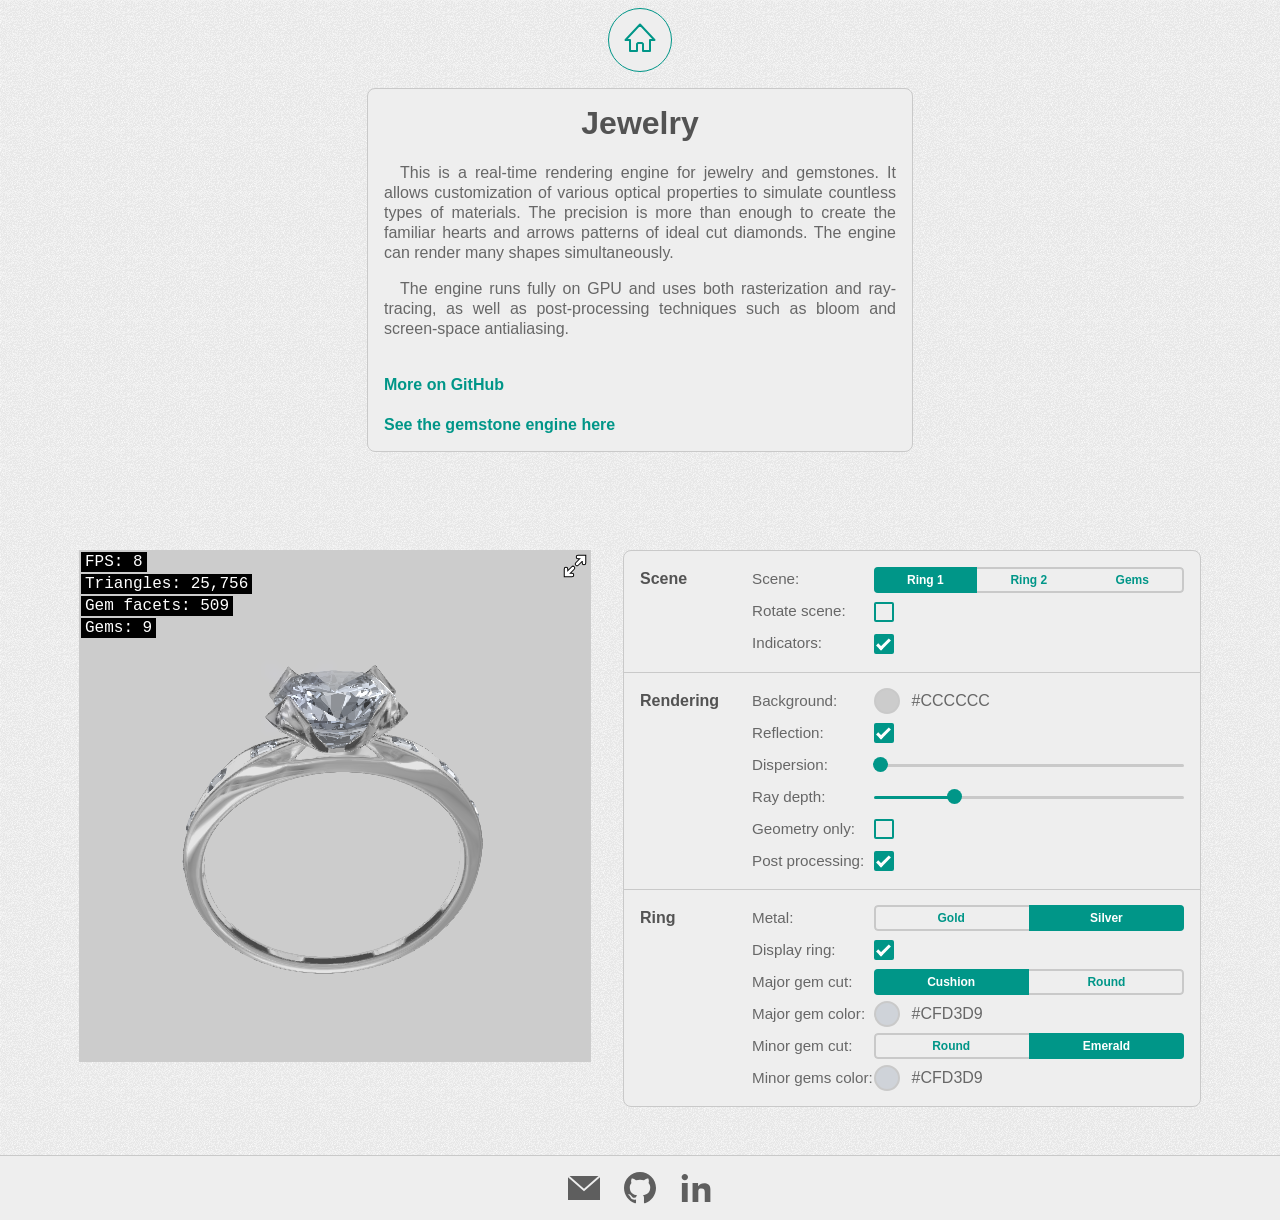
==== commit ea8b3d88: "Better metal shader" ====
--- a/docs/jewelery/index.html
+++ b/docs/jewelery/index.html
@@ -11,7 +11,7 @@
     <link rel="icon" type="image/png" href="favicon-16x16.png" sizes="16x16">
     <link rel="icon" type="image/png" href="favicon-32x32.png" sizes="32x32">
     <link rel="icon" type="image/png" href="favicon-96x96.png" sizes="96x96">
-    <link rel="stylesheet" type="text/css" href="css/page.css?v=2023-02-05T12%3A16%3A22.535Z">
+    <link rel="stylesheet" type="text/css" href="css/page.css?v=2023-02-05T16%3A22%3A16.251Z">
   </head>
 
   <body>
@@ -350,12 +350,12 @@
     <script type="text/javascript">
       var Page = Page || {};
       Object.defineProperty(Page, "version", {
-        value: "2023-02-05T12%3A16%3A22.535Z",
+        value: "2023-02-05T16%3A22%3A16.251Z",
         writable: false,
       });
     </script>
-    <script src="script/page.min.js?v=2023-02-05T12%3A16%3A22.535Z"></script>
-    <script src="script/main.min.js?v=2023-02-05T12%3A16%3A22.535Z"></script>
+    <script src="script/page.min.js?v=2023-02-05T16%3A22%3A16.251Z"></script>
+    <script src="script/main.min.js?v=2023-02-05T16%3A22%3A16.251Z"></script>
   </body>
 
 </html>
